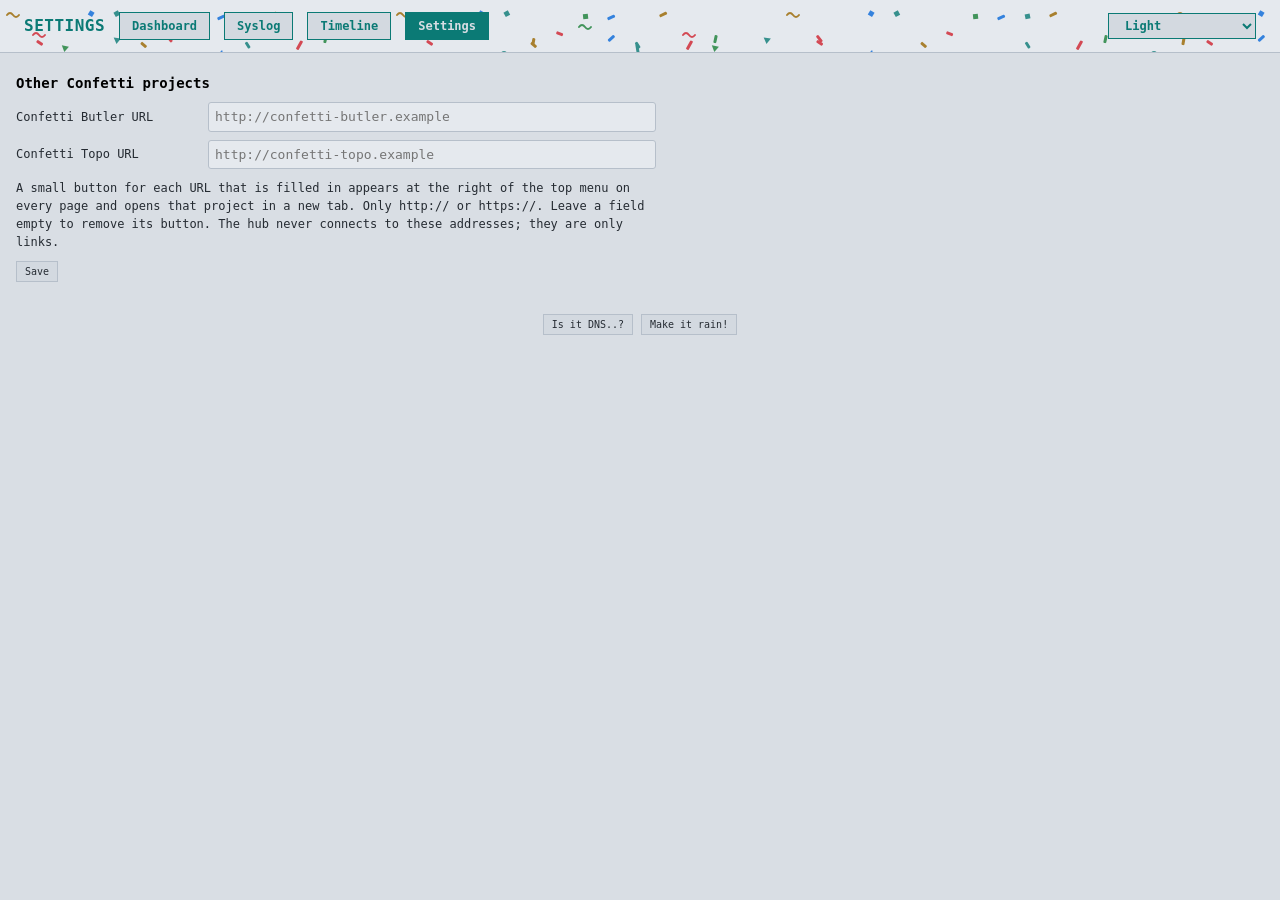
==== hub/templates/config.html @ 64b9eb69 "Settings page with URLs of the other Confetti projects + header shortcut buttons; dashboard boxes jo" ====
<!DOCTYPE html>
<html lang="en">
<head>
<meta charset="utf-8">
<meta name="viewport" content="width=device-width, initial-scale=1">
<link rel="stylesheet" href="/static/ctxmenu.css">
<title>Settings</title>
<script>
// Colour theme picker. The palettes are the :root[data-theme="NAME"] blocks
// below; dark is the default and has no attribute. Same localStorage key on
// every hub page, so one choice covers all. Applied before first paint so a
// saved choice doesn't flash dark on load.
var THEMES = [
    ['dark', 'Dark'],
    ['light', 'Light'],
    ['monokai', 'Monokai'],
    ['contrast', 'High Contrast'],
    ['terminal', 'Terminal green'],
    ['confetti-night', 'Confetti Night'],
    ['rainbow', 'Rainbow'],
];
// "Shuffle" is a mode, not a palette: it shows a random palette from THEMES
// and moves to a different one every 5-10 minutes. The saved choice is
// 'shuffle'; the palette on screen and when it next changes live under
// confetti-theme-shuffle, so all pages show the same one and a reload does
// not reshuffle early.
var SHUFFLE_MIN_MS = 5 * 60 * 1000;
var SHUFFLE_MAX_MS = 10 * 60 * 1000;
var shuffling = false;
var shuffleTimer = null;
function themeKnown(name) {
    for (var i = 0; i < THEMES.length; i++) { if (THEMES[i][0] === name) return true; }
    return false;
}
function applyTheme(name) {
    if (!themeKnown(name) || name === 'dark') document.documentElement.removeAttribute('data-theme');
    else document.documentElement.setAttribute('data-theme', name);
}
function currentTheme() {
    return document.documentElement.getAttribute('data-theme') || 'dark';
}
function shuffleStep(fromTimer) {
    var now = Date.now();
    var st = null;
    try { st = JSON.parse(localStorage.getItem('confetti-theme-shuffle')); } catch (e) {}
    if (!st || !themeKnown(st.theme) || !(st.until > now)) {
        var avoid = st && themeKnown(st.theme) ? st.theme : currentTheme();
        var pick;
        do { pick = THEMES[Math.floor(Math.random() * THEMES.length)][0]; } while (pick === avoid);
        st = { theme: pick, until: now + SHUFFLE_MIN_MS + Math.random() * (SHUFFLE_MAX_MS - SHUFFLE_MIN_MS) };
        try { localStorage.setItem('confetti-theme-shuffle', JSON.stringify(st)); } catch (e) {}
    }
    applyTheme(st.theme);
    // The dashboard defines this to pick a layout with the theme.
    if (typeof window.onShuffleStep === 'function') window.onShuffleStep(st);
    // The timer's change gets a confetti rain; a page load or a pick from the
    // selector does not. Another open page may have made the same change.
    if (fromTimer && typeof confettiBlast === 'function' && document.body) confettiBlast();
    clearTimeout(shuffleTimer);
    shuffleTimer = setTimeout(function () { if (shuffling) shuffleStep(true); }, Math.max(1000, st.until - now));
}
try {
    var savedTheme = localStorage.getItem('confetti-theme');
    if (savedTheme === 'shuffle') { shuffling = true; shuffleStep(); }
    else applyTheme(savedTheme || (matchMedia('(prefers-color-scheme: light)').matches ? 'light' : 'dark'));
} catch (e) {}
function setTheme(name) {
    clearTimeout(shuffleTimer);
    shuffling = (name === 'shuffle');
    if (shuffling) {
        // A fresh pick now, not the tail of an earlier shuffle.
        try { localStorage.removeItem('confetti-theme-shuffle'); } catch (e) {}
        shuffleStep();
    } else {
        applyTheme(name);
    }
    try { localStorage.setItem('confetti-theme', shuffling ? 'shuffle' : currentTheme()); } catch (e) {}
    syncThemeSelect();
}
function syncThemeSelect() {
    var sel = document.getElementById('theme-select');
    if (!sel) return;
    if (!sel.options.length) {
        THEMES.concat([['shuffle', 'Shuffle']]).forEach(function (t) {
            var o = document.createElement('option');
            o.value = t[0];
            o.textContent = t[1];
            sel.appendChild(o);
        });
    }
    sel.value = shuffling ? 'shuffle' : currentTheme();
}
// "Make it rain!" button: a party-popper cannon pops in from a random side and
// fires confetti in the current theme's colours. Plain canvas, no library (the
// hub may be offline). Each click gets its own overlay canvas, removed when the
// last piece falls off. btn is unused; kept so the callers stay as they are.
function confettiBlast(btn) {
    var css = getComputedStyle(document.documentElement);
    var colors = ['--yellow', '--red', '--green', '--blue', '--cyan']
        .map(function (v) { return css.getPropertyValue(v).trim(); })
        .filter(Boolean);
    if (!colors.length) colors = ['#d29922', '#f85149', '#3fb950', '#58a6ff', '#39c5cf'];
    var dpr = window.devicePixelRatio || 1;
    var W = window.innerWidth, H = window.innerHeight;
    var cv = document.createElement('canvas');
    cv.style.cssText = 'position:fixed;inset:0;width:100%;height:100%;pointer-events:none;z-index:9999';
    cv.width = W * dpr;
    cv.height = H * dpr;
    document.body.appendChild(cv);
    var ctx = cv.getContext('2d');
    ctx.scale(dpr, dpr);
    var bits = [];
    function add(x, y, vx, vy) {
        bits.push({ x: x, y: y, vx: vx, vy: vy,
            w: 6 + Math.random() * 6, h: 3 + Math.random() * 5,
            rot: Math.random() * 6.28, spin: (Math.random() - 0.5) * 0.3,
            sway: Math.random() * 6.28,
            color: colors[Math.floor(Math.random() * colors.length)] });
    }
    var fired = false;
    var left = Math.random() < 0.5, dir = left ? 1 : -1, size = 72;
    var gun = document.createElement('div');
    gun.textContent = '🎉';
    gun.style.cssText = 'position:fixed;bottom:12px;' + (left ? 'left' : 'right') + ':0;font-size:' + size +
        'px;line-height:1;pointer-events:none;z-index:10000;transition:transform .3s ease-out';
    function pose(x, extra) {
        gun.style.transform = 'translateX(' + x + ') ' + (left ? '' : 'scaleX(-1) ') + extra;
    }
    pose(left ? '-130%' : '130%', '');
    document.body.appendChild(gun);
    // The popper's mouth is its top inner corner; shoot up and toward the middle.
    function fire(n) {
        fired = true;
        var mx = left ? size * 0.85 : W - size * 0.85, my = H - 12 - size * 0.85;
        for (var i = 0; i < n; i++) {
            var a = (60 + (Math.random() - 0.5) * 120) * Math.PI / 180;
            var s = 24 + Math.random() * 20;
            add(mx, my, dir * Math.cos(a) * s, -Math.sin(a) * s);
        }
    }
    gun.offsetWidth;
    pose('0', '');
    setTimeout(function () { fire(1400); pose('0', 'rotate(' + (-8 * dir) + 'deg) scale(1.15)'); }, 350);
    setTimeout(function () { pose('0', ''); }, 500);
    setTimeout(function () { fire(400); }, 550);
    setTimeout(function () { pose(left ? '-130%' : '130%', ''); }, 4500);
    setTimeout(function () { gun.remove(); }, 5700);
    var start = performance.now(), last = start;
    function frame(now) {
        var t = now - start, dt = Math.min(2, (now - last) / 16.7);
        last = now;
        ctx.clearRect(0, 0, W, H);
        bits = bits.filter(function (b) {
            b.vy += 0.25 * dt;
            b.vx *= Math.pow(0.98, dt);
            b.vy *= Math.pow(0.98, dt);
            b.sway += 0.1 * dt;
            b.x += (b.vx + Math.sin(b.sway)) * dt;
            b.y += b.vy * dt;
            b.rot += b.spin * dt;
            ctx.save();
            ctx.translate(b.x, b.y);
            ctx.rotate(b.rot);
            ctx.fillStyle = b.color;
            ctx.fillRect(-b.w / 2, -b.h / 2, b.w, b.h * Math.abs(Math.cos(b.sway)));
            ctx.restore();
            return b.y < H + 30;
        });
        if ((bits.length || !fired) && t < 7000) requestAnimationFrame(frame);
        else cv.remove();
    }
    requestAnimationFrame(frame);
}
</script>
<style>
:root {
    --bg:        #0d1117;
    --bg-card:   #161b22;
    --bg-hover:  #1c2128;
    --bg-muted:  #21262d;
    --border:    #30363d;
    --row-line:  rgba(48,54,61,.5);
    --text:      #f0f6fc;
    --text-dim:  #bcc5cf;
    --green:     #3fb950;
    --green-bg:  #0f2d1a;
    --red:       #f85149;
    --red-bg:    #3d1214;
    --yellow:    #d29922;
    --yellow-bg: #2e2213;
    --blue:      #58a6ff;
    --gray:      #8b949e;
    --cyan:      #39d2c0;
}
:root[data-theme="light"] {
    --bg:        #d9dee4;
    --bg-card:   #e5e9ee;
    --bg-hover:  #d3d9e0;
    --bg-muted:  #d3d9e0;
    --border:    #b6bfca;
    --row-line:  rgba(182,191,202,.6);
    --text:      #000000;
    --text-dim:  #252b32;
    --green:     #1a7f37;
    --green-bg:  #dafbe1;
    --red:       #cf222e;
    --red-bg:    #ffebe9;
    --yellow:    #9a6700;
    --yellow-bg: #fff8c5;
    --blue:      #0969da;
    --gray:      #57606a;
    --cyan:      #0b7a75;
}
/* Monokai -- military green: olive drab backgrounds, Monokai accents */
:root[data-theme="monokai"] {
    --bg:        #22261a;
    --bg-card:   #2b3021;
    --bg-hover:  #363d29;
    --bg-muted:  #363d29;
    --border:    #4b5337;
    --row-line:  rgba(75,83,55,.5);
    --text:      #f8f8f2;
    --text-dim:  #bcc0a2;
    --green:     #a6e22e;
    --green-bg:  #33401c;
    --red:       #f92672;
    --red-bg:    #4a1f33;
    --yellow:    #e6db74;
    --yellow-bg: #44402a;
    --blue:      #66d9ef;
    --gray:      #9a9f7c;
    --cyan:      #66d9ef;
}
/* High Contrast — pure black, full-strength colours, for legibility */
:root[data-theme="contrast"] {
    --bg:        #000000;
    --bg-card:   #0a0a0a;
    --bg-hover:  #1a1a1a;
    --bg-muted:  #1a1a1a;
    --border:    #ffffff;
    --row-line:  rgba(255,255,255,.35);
    --text:      #ffffff;
    --text-dim:  #e0e0e0;
    --green:     #00ff66;
    --green-bg:  #003318;
    --red:       #ff3b3b;
    --red-bg:    #3a0000;
    --yellow:    #ffdd00;
    --yellow-bg: #332b00;
    --blue:      #4db8ff;
    --gray:      #c8c8c8;
    --cyan:      #00ffff;
}
/* Terminal green — mostly one hue by design; red and amber stay distinct so failures still read */
:root[data-theme="terminal"] {
    --bg:        #050805;
    --bg-card:   #0a120a;
    --bg-hover:  #112011;
    --bg-muted:  #112011;
    --border:    #1f4a1f;
    --row-line:  rgba(31,74,31,.5);
    --text:      #33ff66;
    --text-dim:  #22aa44;
    --green:     #66ff99;
    --green-bg:  #0d2b12;
    --red:       #ff5f5f;
    --red-bg:    #3a0f0f;
    --yellow:    #ffcc33;
    --yellow-bg: #332a0a;
    --blue:      #00e676;
    --gray:      #1a8a3a;
    --cyan:      #7dffb0;
}
/* Confetti Night — navy with a gold accent */
:root[data-theme="confetti-night"] {
    --bg:        #0f1222;
    --bg-card:   #171c34;
    --bg-hover:  #1e2442;
    --bg-muted:  #20264a;
    --border:    #2b3256;
    --row-line:  rgba(43,50,86,.5);
    --text:      #e8eaf6;
    --text-dim:  #a3a9cf;
    --green:     #2fbf71;
    --green-bg:  #0f2d20;
    --red:       #ff5d73;
    --red-bg:    #3a1420;
    --yellow:    #ffb347;
    --yellow-bg: #33240f;
    --blue:      #4cc9f0;
    --gray:      #8d93b8;
    --cyan:      #ffd166;
}
/* Rainbow — pale lavender page, white boxes with bold dark borders, a navy header with a rainbow strip,
   a different colour on each table column header. The structure rules below skip Retro 95 and the CRT
   layouts, which bring their own colours. */
:root[data-theme="rainbow"] {
    --bg:        #f6f0ff;
    --bg-card:   #f5f1fc;
    --bg-hover:  #ece3ff;
    --bg-muted:  #ece3ff;
    --border:    #1a1a2e;
    --row-line:  rgba(26,26,46,.2);
    --text:      #14142b;
    --text-dim:  #4a4a68;
    --green:     #166a2e;
    --green-bg:  #d4f5dc;
    --red:       #c4162a;
    --red-bg:    #ffd9de;
    --yellow:    #8a5a00;
    --yellow-bg: #fff1a8;
    --blue:      #0b5ed7;
    --gray:      #8c8ca8;
    --cyan:      #0b7a8a;
    --bg-code:   #f0e9fb;
    --stripe:    #cfe6ff;
    --border-soft: #ddd3f2;
    --badge-bg:  #efe6ff;
    --badge-border: #6b21c8;
    --purple:    #6b21c8;
}
/* Header confetti, every theme but Rainbow (which has its own strip). The
   shapes are a mask; their colours are stripes of the theme's own variables,
   so each theme gets confetti in its palette and a new theme needs nothing
   here. Pieces sit in 26px columns, so none spans two colours. Same rule in
   all three pages. */
:root:not([data-theme="rainbow"]) header { position: relative; isolation: isolate; }
:root:not([data-theme="rainbow"]) header::before {
    content: "";
    position: absolute;
    inset: 0;
    z-index: -1;
    pointer-events: none;
    opacity: .8;
    background: repeating-linear-gradient(90deg,
        var(--yellow) 0 26px, var(--red) 26px 52px, var(--green) 52px 78px,
        var(--blue) 78px 104px, var(--cyan) 104px 130px);
    -webkit-mask-image: url("data:image/svg+xml,%3Csvg xmlns='http://www.w3.org/2000/svg' width='390' height='60'%3E%3Cpath d='M7 15 q3 -4 6 0 t6 0' stroke='black' stroke-width='2' stroke-linecap='round' fill='none'/%3E%3Crect x='38' y='40' width='3' height='7' rx='1' transform='rotate(-56 39 43)'/%3E%3Crect x='89' y='11' width='5' height='5' transform='rotate(31 91 13)'/%3E%3Crect x='115' y='11' width='5' height='5' transform='rotate(61 117 13)'/%3E%3Crect x='142' y='42' width='3' height='7' rx='1' transform='rotate(-49 143 45)'/%3E%3Crect x='168' y='31' width='3' height='7' rx='1' transform='rotate(-68 169 34)'/%3E%3Crect x='193' y='14' width='5' height='5' transform='rotate(-6 195 16)'/%3E%3Crect x='220' y='13' width='3' height='8' rx='1' transform='rotate(66 221 17)'/%3E%3Crect x='246' y='42' width='3' height='7' rx='1' transform='rotate(-32 247 45)'/%3E%3Crect x='272' y='10' width='3' height='8' rx='1' transform='rotate(64 273 14)'/%3E%3Crect x='298' y='40' width='3' height='10' rx='1' transform='rotate(29 299 45)'/%3E%3Crect x='324' y='35' width='3' height='8' rx='1' transform='rotate(12 325 39)'/%3E%3C/svg%3E"), url("data:image/svg+xml,%3Csvg xmlns='http://www.w3.org/2000/svg' width='650' height='60'%3E%3Cpolygon points='10,42 17,44 12,49' transform='rotate(-4 13 45)'/%3E%3Cpolygon points='62,34 69,36 64,41' transform='rotate(-7 65 37)'/%3E%3Crect x='116' y='32' width='3' height='8' rx='1' transform='rotate(-38 117 36)'/%3E%3Cpolygon points='166,48 173,50 168,55' transform='rotate(-61 169 51)'/%3E%3Cpolygon points='244,50 251,52 246,57' transform='rotate(9 247 53)'/%3E%3Crect x='323' y='11' width='5' height='5' transform='rotate(-11 325 13)'/%3E%3Cpath d='M371 52 q3 -4 6 0 t6 0' stroke='black' stroke-width='2' stroke-linecap='round' fill='none'/%3E%3Cpath d='M449 51 q3 -4 6 0 t6 0' stroke='black' stroke-width='2' stroke-linecap='round' fill='none'/%3E%3Crect x='480' y='35' width='3' height='7' rx='1' transform='rotate(10 481 38)'/%3E%3Cpath d='M527 24 q3 -4 6 0 t6 0' stroke='black' stroke-width='2' stroke-linecap='round' fill='none'/%3E%3Crect x='558' y='31' width='3' height='8' rx='1' transform='rotate(47 559 35)'/%3E%3Crect x='584' y='41' width='3' height='10' rx='1' transform='rotate(-9 585 46)'/%3E%3Cpath d='M631 32 q3 -4 6 0 t6 0' stroke='black' stroke-width='2' stroke-linecap='round' fill='none'/%3E%3C/svg%3E");
    mask-image: url("data:image/svg+xml,%3Csvg xmlns='http://www.w3.org/2000/svg' width='390' height='60'%3E%3Cpath d='M7 15 q3 -4 6 0 t6 0' stroke='black' stroke-width='2' stroke-linecap='round' fill='none'/%3E%3Crect x='38' y='40' width='3' height='7' rx='1' transform='rotate(-56 39 43)'/%3E%3Crect x='89' y='11' width='5' height='5' transform='rotate(31 91 13)'/%3E%3Crect x='115' y='11' width='5' height='5' transform='rotate(61 117 13)'/%3E%3Crect x='142' y='42' width='3' height='7' rx='1' transform='rotate(-49 143 45)'/%3E%3Crect x='168' y='31' width='3' height='7' rx='1' transform='rotate(-68 169 34)'/%3E%3Crect x='193' y='14' width='5' height='5' transform='rotate(-6 195 16)'/%3E%3Crect x='220' y='13' width='3' height='8' rx='1' transform='rotate(66 221 17)'/%3E%3Crect x='246' y='42' width='3' height='7' rx='1' transform='rotate(-32 247 45)'/%3E%3Crect x='272' y='10' width='3' height='8' rx='1' transform='rotate(64 273 14)'/%3E%3Crect x='298' y='40' width='3' height='10' rx='1' transform='rotate(29 299 45)'/%3E%3Crect x='324' y='35' width='3' height='8' rx='1' transform='rotate(12 325 39)'/%3E%3C/svg%3E"), url("data:image/svg+xml,%3Csvg xmlns='http://www.w3.org/2000/svg' width='650' height='60'%3E%3Cpolygon points='10,42 17,44 12,49' transform='rotate(-4 13 45)'/%3E%3Cpolygon points='62,34 69,36 64,41' transform='rotate(-7 65 37)'/%3E%3Crect x='116' y='32' width='3' height='8' rx='1' transform='rotate(-38 117 36)'/%3E%3Cpolygon points='166,48 173,50 168,55' transform='rotate(-61 169 51)'/%3E%3Cpolygon points='244,50 251,52 246,57' transform='rotate(9 247 53)'/%3E%3Crect x='323' y='11' width='5' height='5' transform='rotate(-11 325 13)'/%3E%3Cpath d='M371 52 q3 -4 6 0 t6 0' stroke='black' stroke-width='2' stroke-linecap='round' fill='none'/%3E%3Cpath d='M449 51 q3 -4 6 0 t6 0' stroke='black' stroke-width='2' stroke-linecap='round' fill='none'/%3E%3Crect x='480' y='35' width='3' height='7' rx='1' transform='rotate(10 481 38)'/%3E%3Cpath d='M527 24 q3 -4 6 0 t6 0' stroke='black' stroke-width='2' stroke-linecap='round' fill='none'/%3E%3Crect x='558' y='31' width='3' height='8' rx='1' transform='rotate(47 559 35)'/%3E%3Crect x='584' y='41' width='3' height='10' rx='1' transform='rotate(-9 585 46)'/%3E%3Cpath d='M631 32 q3 -4 6 0 t6 0' stroke='black' stroke-width='2' stroke-linecap='round' fill='none'/%3E%3C/svg%3E");
    -webkit-mask-size: 390px 60px, 650px 60px;
    mask-size: 390px 60px, 650px 60px;
    -webkit-mask-position: 0 0, 52px 3px;
    mask-position: 0 0, 52px 3px;
}
/* Rainbow structure. Every rule starts with the same prefix: the Rainbow theme, but not under Retro 95 or
   the CRT layouts (they set their own colours and must win). */
/* Header: navy, light text, a rainbow strip along its lower edge. */
:root[data-theme="rainbow"]:not(:is([data-layout="retro95"], [data-layout="msdos"])) header {
    position: relative;
    margin-bottom: 6px;
    background: #1b1464;
    border-bottom: 0;
}
:root[data-theme="rainbow"]:not(:is([data-layout="retro95"], [data-layout="msdos"])) header::after {
    content: "";
    position: absolute;
    left: 0; right: 0; bottom: -6px;
    height: 6px;
    pointer-events: none;
    background: linear-gradient(90deg, #ff3b5c, #ff9f1c, #ffe14d, #3ddc84, #2ec4ff, #6b4cff, #c04cff);
}
:root[data-theme="rainbow"]:not(:is([data-layout="retro95"], [data-layout="msdos"])) header h1 { color: #ffe14d; }
:root[data-theme="rainbow"]:not(:is([data-layout="retro95"], [data-layout="msdos"])) header .status { color: #d6d3ff; }
:root[data-theme="rainbow"]:not(:is([data-layout="retro95"], [data-layout="msdos"])) header .btn-nav {
    background: transparent; border-color: transparent; color: #ffffff;
}
:root[data-theme="rainbow"]:not(:is([data-layout="retro95"], [data-layout="msdos"])) header .btn-nav:hover {
    background: rgba(255,255,255,.18); color: #ffffff;
}
:root[data-theme="rainbow"]:not(:is([data-layout="retro95"], [data-layout="msdos"])) header .btn-nav-current {
    background: #ffe14d; border-color: #ffe14d; color: #14142b;
}
:root[data-theme="rainbow"]:not(:is([data-layout="retro95"], [data-layout="msdos"])) header .theme-select {
    background: #2d2590; border-color: #8b83ff; color: #ffffff;
}
/* Tables: a different colour on each column header (yellow, cyan, lavender, coral), dark text. */
:root[data-theme="rainbow"]:not(:is([data-layout="retro95"], [data-layout="msdos"])) th {
    color: #14142b;
    border-bottom: 2px solid var(--border);
}
:root[data-theme="rainbow"]:not(:is([data-layout="retro95"], [data-layout="msdos"])) th:nth-child(4n+1) { background: #ffe14d; }
:root[data-theme="rainbow"]:not(:is([data-layout="retro95"], [data-layout="msdos"])) th:nth-child(4n+2) { background: #67e0ef; }
:root[data-theme="rainbow"]:not(:is([data-layout="retro95"], [data-layout="msdos"])) th:nth-child(4n+3) { background: #b79cff; }
:root[data-theme="rainbow"]:not(:is([data-layout="retro95"], [data-layout="msdos"])) th:nth-child(4n+4) { background: #ff9a9a; }
/* Boxes: the filter bar, pinned bar, table and empty note, white with bold dark borders; purple fields. */
:root[data-theme="rainbow"]:not(:is([data-layout="retro95"], [data-layout="msdos"])) .filters,
:root[data-theme="rainbow"]:not(:is([data-layout="retro95"], [data-layout="msdos"])) .pinned,
:root[data-theme="rainbow"]:not(:is([data-layout="retro95"], [data-layout="msdos"])) #log,
:root[data-theme="rainbow"]:not(:is([data-layout="retro95"], [data-layout="msdos"])) #empty {
    background: var(--bg-card);
    border: 2px solid var(--border);
}
:root[data-theme="rainbow"]:not(:is([data-layout="retro95"], [data-layout="msdos"])) .filters select,
:root[data-theme="rainbow"]:not(:is([data-layout="retro95"], [data-layout="msdos"])) .filters input {
    border: 2px solid var(--purple);
}
* { box-sizing: border-box; }
body {
    margin: 0; background: var(--bg); color: var(--text);
    font: 13px/1.5 ui-monospace, SFMono-Regular, Menlo, Consolas, monospace;
}
/* Header matches the dashboard's: same font, sizes, padding and spacing. */
header {
    display: flex; align-items: center; gap: 14px; flex-wrap: wrap;
    padding: 12px 24px; border-bottom: 1px solid var(--border); background: var(--bg-card);
    font-family: 'JetBrains Mono', 'Cascadia Code', 'Fira Code', 'Consolas', 'Monaco', monospace;
}
header h1 {
    font-size: 16px; margin: 0; font-weight: 600;
    color: var(--cyan); letter-spacing: 0.5px; white-space: nowrap;
}

/* Same nav set as the other hub pages' headers: links to the other pages, and
   a non-clickable marker for the page you're already on. Kept identical
   between the three templates so it reads as one component. */
.btn-nav {
    background: var(--bg-hover);
    border: 1px solid var(--cyan);
    color: var(--cyan);
    font-family: inherit;
    font-size: 12px;
    font-weight: 600;
    line-height: 18px;
    padding: 4px 12px;
    border-radius: 0;
    text-decoration: none;
}
.btn-nav:hover { background: var(--cyan); color: var(--bg); text-decoration: none; }
.btn-nav-current {
    background: var(--cyan);
    border: 1px solid var(--cyan);
    color: var(--bg);
    font-family: inherit;
    font-size: 12px;
    font-weight: 600;
    line-height: 18px;
    padding: 4px 12px;
    border-radius: 0;
    cursor: default;
}
.theme-select { cursor: pointer; margin-left: 8px; }
.theme-select option { background: var(--bg-card); color: var(--text); }
.status { margin-left: auto; color: var(--text-dim); font-size: 11px; }
.filters {
    display: flex; align-items: center; gap: 8px; flex-wrap: wrap;
    padding: 6px 10px; border-bottom: 1px solid var(--border);
}
label { color: var(--text-dim); font-size: 12px; }
select, input {
    background: var(--bg); color: var(--text); border: 1px solid var(--border);
    border-radius: 0; padding: 4px 6px; font: inherit; font-size: 12px;
}
input[type=text] { min-width: 220px; }
button {
    background: var(--bg-hover); color: var(--text); border: 1px solid var(--border);
    border-radius: 0; padding: 4px 10px; font: inherit; font-size: 12px; cursor: pointer;
}
button:hover { border-color: var(--blue); }
#toggle-live.off { color: var(--text-dim); }
#toggle-live.on  { color: var(--green); border-color: var(--green); }
.pinned {
    display: none; align-items: center; gap: 10px; padding: 6px 10px;
    background: var(--yellow-bg); border-bottom: 1px solid var(--border); color: var(--yellow);
    font-size: 12px;
}
table { width: 100%; border-collapse: collapse; }
th {
    position: sticky; top: 0; background: var(--bg-card); text-align: left;
    padding: 6px 10px; font-size: 11px; text-transform: uppercase;
    letter-spacing: .04em; color: var(--text-dim); border-bottom: 1px solid var(--border);
}
td { padding: 4px 10px; border-bottom: 1px solid var(--row-line); vertical-align: top; }
tr.stripe td { background: rgba(128,128,128,.14); }
tr:hover td { background: var(--bg-hover); }
td.time { color: var(--text-dim); white-space: nowrap; }
td.src { color: var(--blue); white-space: nowrap; }
td.mnem { color: var(--text-dim); white-space: nowrap; }
td.msg { width: 100%; word-break: break-word; }
.sev { display: inline-block; min-width: 76px; text-align: center; white-space: nowrap;
       border-radius: 0; padding: 0 6px; font-size: 11px; }
td.sevcol { white-space: nowrap; }
.sev-0, .sev-1, .sev-2, .sev-3 { background: var(--red-bg); color: var(--red); }
.sev-4 { background: var(--yellow-bg); color: var(--yellow); }
.sev-5, .sev-6 { background: var(--green-bg); color: var(--green); }
.sev-7, .sev-x { background: var(--bg-muted); color: var(--gray); }
.empty { padding: 12px 10px; text-align: center; color: var(--text-dim); }
.count { color: var(--text-dim); font-size: 12px; }
.clock { font-size: 12px; }
.clock.ok { color: var(--green); }
.clock.warn { color: var(--yellow); }
.clock.bad { color: var(--red); }
/* Footer buttons, same look and place as the dashboard's. */
.page-footer { text-align: center; padding: 12px 0 16px; }
.btn-small {
    display: inline-block;
    background: var(--bg-hover);
    border: 1px solid var(--border);
    color: var(--text-dim);
    font-family: inherit;
    font-size: 10px;
    padding: 2px 8px;
    border-radius: 0;
    cursor: pointer;
    text-decoration: none;
}
.btn-small:hover { color: var(--text); border-color: var(--blue); }

/* Settings page: the two link fields */
.cfg { max-width: 640px; margin: 20px 16px; }
.cfg h2 { font-size: 14px; margin: 0 0 8px; }
.cfg .grid { display: grid; grid-template-columns: 180px 1fr; gap: 8px 12px; align-items: center; margin-bottom: 10px; }
.cfg input[type=text] { width: 100%; box-sizing: border-box; padding: 4px 6px; background: var(--bg-card); color: var(--text);
    border: 1px solid var(--border); border-radius: 3px; font: inherit; }
.cfg .hint { color: var(--text-dim); font-size: 12px; margin-bottom: 10px; }
.cfg .msg { margin-left: 10px; font-size: 12px; }
.cfg .msg.ok { color: var(--green); }
.cfg .msg.err { color: var(--red); }
@media (max-width: 600px) { .cfg .grid { grid-template-columns: 1fr; } }
</style>
</head>
<body>

<header>
    <h1>SETTINGS</h1>
    <a href="/" class="btn-nav">Dashboard</a>
    <a href="/syslog" class="btn-nav">Syslog</a>
    <a href="/timeline" class="btn-nav">Timeline</a>
    <span class="btn-nav-current">Settings</span>
    <div class="status">
        <span id="confetti-links"></span>
        <select id="theme-select" class="btn-nav theme-select" aria-label="Colour theme" onchange="setTheme(this.value)"></select>
        <script>syncThemeSelect();</script>
    </div>
</header>

<div class="cfg">
    <h2>Other Confetti projects</h2>
    <form id="links-form" autocomplete="off" onsubmit="saveLinks(); return false;">
        <div class="grid">
            <label for="l-butler">Confetti Butler URL</label><input type="text" id="l-butler" name="butler" placeholder="http://confetti-butler.example">
            <label for="l-topo">Confetti Topo URL</label><input type="text" id="l-topo" name="topo" placeholder="http://confetti-topo.example">
        </div>
        <div class="hint">A small button for each URL that is filled in appears at the right of the top menu on every page and opens that project in a new tab. Only http:// or https://. Leave a field empty to remove its button. The hub never connects to these addresses; they are only links.</div>
        <button type="submit" class="btn-small">Save</button>
        <span class="msg" id="links-msg"></span>
    </form>
</div>

<div class="page-footer">
    <a class="btn-small" href="https://isitdns.com/" target="_blank" rel="noopener noreferrer">Is it DNS..?</a>
    <button class="btn-small" type="button" onclick="confettiBlast(this)">Make it rain!</button>
</div>

<script src="/static/ctxmenu.js"></script>
<script src="/static/confetti-links.js"></script>
<script>
(function() {
    var form = document.getElementById("links-form");
    var msg = document.getElementById("links-msg");
    function say(ok, text) { msg.className = "msg " + (ok ? "ok" : "err"); msg.textContent = text; }
    function load() {
        fetch("/api/settings/links").then(function(r) { return r.json(); }).then(function(l) {
            form.butler.value = l.butler || "";
            form.topo.value = l.topo || "";
        });
    }
    window.saveLinks = function() {
        fetch("/api/settings/links", {
            method: "PUT", headers: {"Content-Type": "application/json"},
            body: JSON.stringify({butler: form.butler.value, topo: form.topo.value})
        }).then(function(r) {
            return r.json().then(function(d) { return {ok: r.ok, d: d}; });
        }).then(function(res) {
            say(res.ok, res.ok ? "saved" : (res.d.error || "save failed"));
            if (res.ok) { load(); ConfettiLinks.refresh(); }
        }).catch(function() { say(false, "save failed"); });
    };
    load();
})();
</script>
</body>
</html>
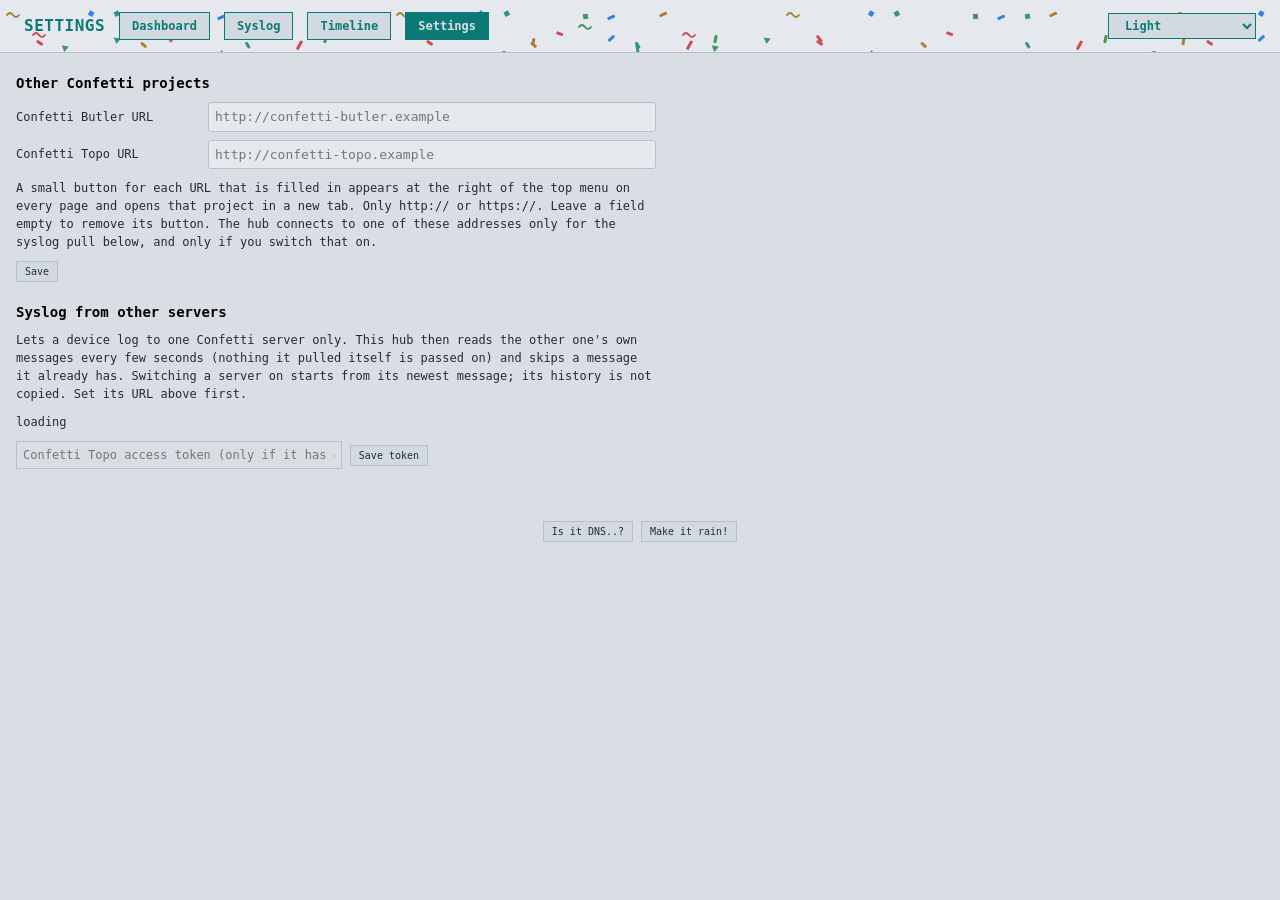
==== commit fd2bc3c0: "Pull syslog from the other Confetti servers (constraint 24, R45) Co-Authored-By: Claude Sonnet 5.5 <" ====
--- a/hub/templates/config.html
+++ b/hub/templates/config.html
@@ -1,5 +1,5 @@
 <!DOCTYPE html>
-<html lang="en">
+<html lang="en" data-ctx="page">
 <head>
 <meta charset="utf-8">
 <meta name="viewport" content="width=device-width, initial-scale=1">
@@ -537,13 +537,26 @@
     <h2>Other Confetti projects</h2>
     <form id="links-form" autocomplete="off" onsubmit="saveLinks(); return false;">
         <div class="grid">
-            <label for="l-butler">Confetti Butler URL</label><input type="text" id="l-butler" name="butler" placeholder="http://confetti-butler.example">
-            <label for="l-topo">Confetti Topo URL</label><input type="text" id="l-topo" name="topo" placeholder="http://confetti-topo.example">
+            <label for="l-butler" data-ctx="link" data-field="butler">Confetti Butler URL</label><input type="text" id="l-butler" name="butler" placeholder="http://confetti-butler.example">
+            <label for="l-topo" data-ctx="link" data-field="topo">Confetti Topo URL</label><input type="text" id="l-topo" name="topo" placeholder="http://confetti-topo.example">
         </div>
-        <div class="hint">A small button for each URL that is filled in appears at the right of the top menu on every page and opens that project in a new tab. Only http:// or https://. Leave a field empty to remove its button. The hub never connects to these addresses; they are only links.</div>
+        <div class="hint">A small button for each URL that is filled in appears at the right of the top menu on every page and opens that project in a new tab. Only http:// or https://. Leave a field empty to remove its button. The hub connects to one of these addresses only for the syslog pull below, and only if you switch that on.</div>
         <button type="submit" class="btn-small">Save</button>
         <span class="msg" id="links-msg"></span>
     </form>
+</div>
+
+<div class="cfg">
+    <h2>Syslog from other servers</h2>
+    <div class="hint">Lets a device log to one Confetti server only. This hub then reads the other one's own messages every few seconds (nothing it pulled itself is passed on) and skips a message it already has. Switching a server on starts from its newest message; its history is not copied. Set its URL above first.</div>
+    <div class="hint" id="sp-status">loading</div>
+    <div id="sp-rows"></div>
+    <form id="sp-token-form" autocomplete="off">
+        <input type="password" name="token" placeholder="Confetti Topo access token (only if it has one)" size="42" aria-label="Confetti Topo access token" autocomplete="off">
+        <button type="submit" class="btn-small">Save token</button>
+        <span class="hint" id="sp-token-state"></span>
+    </form>
+    <span class="msg" id="sp-msg"></span>
 </div>
 
 <div class="page-footer">
@@ -551,6 +564,60 @@
     <button class="btn-small" type="button" onclick="confettiBlast(this)">Make it rain!</button>
 </div>
 
+<script>
+(function() {
+    var NAMES = {butler: "Confetti Butler", topo: "Confetti Topo"};
+    var msg = document.getElementById("sp-msg");
+    function load() {
+        fetch("/api/settings/syslog-pull").then(function(r) { return r.json(); }).then(function(s) {
+            var box = document.getElementById("sp-rows");
+            box.innerHTML = "";
+            Object.keys(NAMES).forEach(function(name) {
+                var sv = s.servers[name];
+                var row = document.createElement("div");
+                var label = document.createElement("label");
+                var cb = document.createElement("input");
+                cb.type = "checkbox";
+                cb.checked = sv.pull;
+                cb.disabled = !sv.url && !sv.pull;
+                cb.onchange = function() { save(name, {pull: cb.checked}); };
+                label.appendChild(cb);
+                label.appendChild(document.createTextNode(" Pull syslog from " + NAMES[name] + (sv.url ? "" : " (set its URL above first)")));
+                row.appendChild(label);
+                var info = document.createElement("div");
+                info.className = "hint";
+                if (sv.pull) {
+                    info.textContent = sv.last_error ? "last error: " + sv.last_error :
+                        (sv.last_ok ? "last pull " + new Date(sv.last_ok).toLocaleString() + ", " + sv.stored + " stored since start" : "waiting for the first pull");
+                }
+                row.appendChild(info);
+                box.appendChild(row);
+            });
+            document.getElementById("sp-token-state").textContent = s.servers.topo.token_set ? "a token is saved (not shown); save an empty field to remove it" : "no token saved";
+            document.getElementById("sp-status").textContent = s.running ? "Checks every " + s.interval_s + " s." : "The pull thread is not running.";
+        });
+    }
+    function save(name, part) {
+        var body = {};
+        body[name] = part;
+        fetch("/api/settings/syslog-pull", {
+            method: "PUT", headers: {"Content-Type": "application/json"}, body: JSON.stringify(body)
+        }).then(function(r) {
+            return r.json().then(function(d) { return {ok: r.ok, d: d}; });
+        }).then(function(res) {
+            msg.className = "msg " + (res.ok ? "ok" : "err");
+            msg.textContent = res.ok ? "saved" : (res.d.error || "save failed");
+            load();
+        });
+    }
+    document.getElementById("sp-token-form").addEventListener("submit", function(ev) {
+        ev.preventDefault();
+        save("topo", {token: ev.target.token.value});
+        ev.target.token.value = "";
+    });
+    load();
+})();
+</script>
 <script src="/static/ctxmenu.js"></script>
 <script src="/static/confetti-links.js"></script>
 <script>
@@ -578,5 +645,31 @@
     load();
 })();
 </script>
+<script>
+(function() {
+    var form = document.getElementById("links-form");
+    function urlOf(field) { return (form[field].value || "").trim(); }
+    // The label is the target: text fields keep the browser's own menu.
+    ctxMenu.register('link', function(el) {
+        var field = el.getAttribute("data-field"), url = urlOf(field);
+        return {title: (field === "butler" ? "Confetti Butler" : "Confetti Topo") + " URL", items: [
+            {label: "Open in new tab", action: function() {
+                if (/^https?:\/\//i.test(url)) window.open(url, "_blank", "noopener");
+            }, disabled: !/^https?:\/\//i.test(url)},
+            {label: "Copy URL", action: function() { ctxMenu.copy(url); }, disabled: !url},
+            {label: "Clear and save", danger: true, confirm: "Clear this URL and save? Its header button goes away.", action: function() {
+                form[field].value = "";
+                window.saveLinks();
+            }, disabled: !url}
+        ]};
+    });
+    ctxMenu.register('page', function(el, ev) {
+        if (ev.target.closest('.header, .side-nav, .taskbar, .dos-menubar, .dos-fkeys, .dos-help, .page-footer')) return null;
+        return {title: "Settings", items: [
+            {label: "Reload", action: function() { window.location.reload(); }}
+        ]};
+    });
+})();
+</script>
 </body>
 </html>
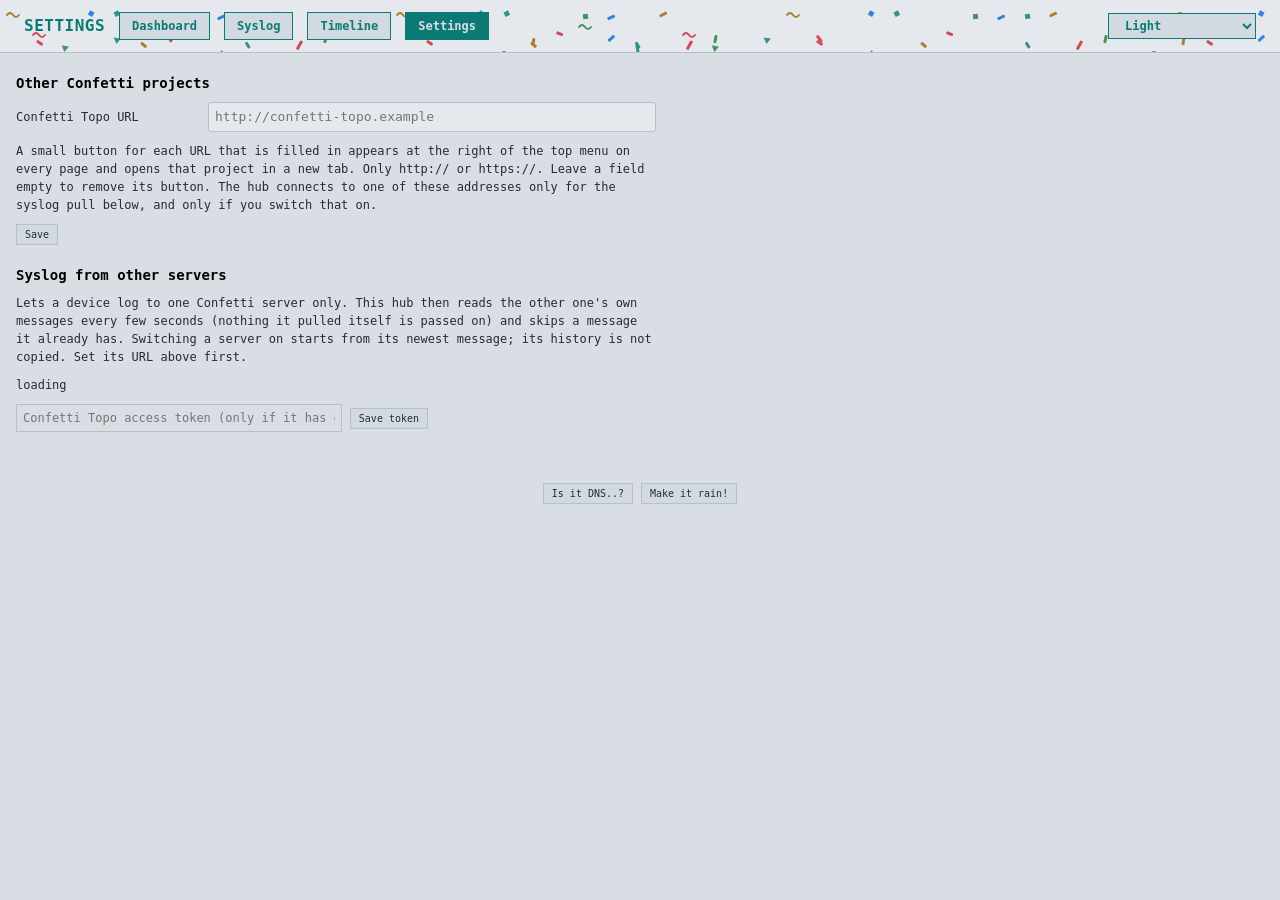
==== commit 3fe61b11: "Retire Butler as a companion; shared dashgrid auto sort; drop High Contrast - Butler is retired: Set" ====
--- a/hub/templates/config.html
+++ b/hub/templates/config.html
@@ -14,7 +14,6 @@
     ['dark', 'Dark'],
     ['light', 'Light'],
     ['monokai', 'Monokai'],
-    ['contrast', 'High Contrast'],
     ['terminal', 'Terminal green'],
     ['confetti-night', 'Confetti Night'],
     ['rainbow', 'Rainbow'],
@@ -230,26 +229,6 @@
     --blue:      #66d9ef;
     --gray:      #9a9f7c;
     --cyan:      #66d9ef;
-}
-/* High Contrast — pure black, full-strength colours, for legibility */
-:root[data-theme="contrast"] {
-    --bg:        #000000;
-    --bg-card:   #0a0a0a;
-    --bg-hover:  #1a1a1a;
-    --bg-muted:  #1a1a1a;
-    --border:    #ffffff;
-    --row-line:  rgba(255,255,255,.35);
-    --text:      #ffffff;
-    --text-dim:  #e0e0e0;
-    --green:     #00ff66;
-    --green-bg:  #003318;
-    --red:       #ff3b3b;
-    --red-bg:    #3a0000;
-    --yellow:    #ffdd00;
-    --yellow-bg: #332b00;
-    --blue:      #4db8ff;
-    --gray:      #c8c8c8;
-    --cyan:      #00ffff;
 }
 /* Terminal green — mostly one hue by design; red and amber stay distinct so failures still read */
 :root[data-theme="terminal"] {
@@ -537,7 +516,6 @@
     <h2>Other Confetti projects</h2>
     <form id="links-form" autocomplete="off" onsubmit="saveLinks(); return false;">
         <div class="grid">
-            <label for="l-butler" data-ctx="link" data-field="butler">Confetti Butler URL</label><input type="text" id="l-butler" name="butler" placeholder="http://confetti-butler.example">
             <label for="l-topo" data-ctx="link" data-field="topo">Confetti Topo URL</label><input type="text" id="l-topo" name="topo" placeholder="http://confetti-topo.example">
         </div>
         <div class="hint">A small button for each URL that is filled in appears at the right of the top menu on every page and opens that project in a new tab. Only http:// or https://. Leave a field empty to remove its button. The hub connects to one of these addresses only for the syslog pull below, and only if you switch that on.</div>
@@ -566,7 +544,7 @@
 
 <script>
 (function() {
-    var NAMES = {butler: "Confetti Butler", topo: "Confetti Topo"};
+    var NAMES = {topo: "Confetti Topo"};
     var msg = document.getElementById("sp-msg");
     function load() {
         fetch("/api/settings/syslog-pull").then(function(r) { return r.json(); }).then(function(s) {
@@ -627,14 +605,13 @@
     function say(ok, text) { msg.className = "msg " + (ok ? "ok" : "err"); msg.textContent = text; }
     function load() {
         fetch("/api/settings/links").then(function(r) { return r.json(); }).then(function(l) {
-            form.butler.value = l.butler || "";
             form.topo.value = l.topo || "";
         });
     }
     window.saveLinks = function() {
         fetch("/api/settings/links", {
             method: "PUT", headers: {"Content-Type": "application/json"},
-            body: JSON.stringify({butler: form.butler.value, topo: form.topo.value})
+            body: JSON.stringify({topo: form.topo.value})
         }).then(function(r) {
             return r.json().then(function(d) { return {ok: r.ok, d: d}; });
         }).then(function(res) {
@@ -652,7 +629,7 @@
     // The label is the target: text fields keep the browser's own menu.
     ctxMenu.register('link', function(el) {
         var field = el.getAttribute("data-field"), url = urlOf(field);
-        return {title: (field === "butler" ? "Confetti Butler" : "Confetti Topo") + " URL", items: [
+        return {title: "Confetti Topo URL", items: [
             {label: "Open in new tab", action: function() {
                 if (/^https?:\/\//i.test(url)) window.open(url, "_blank", "noopener");
             }, disabled: !/^https?:\/\//i.test(url)},
